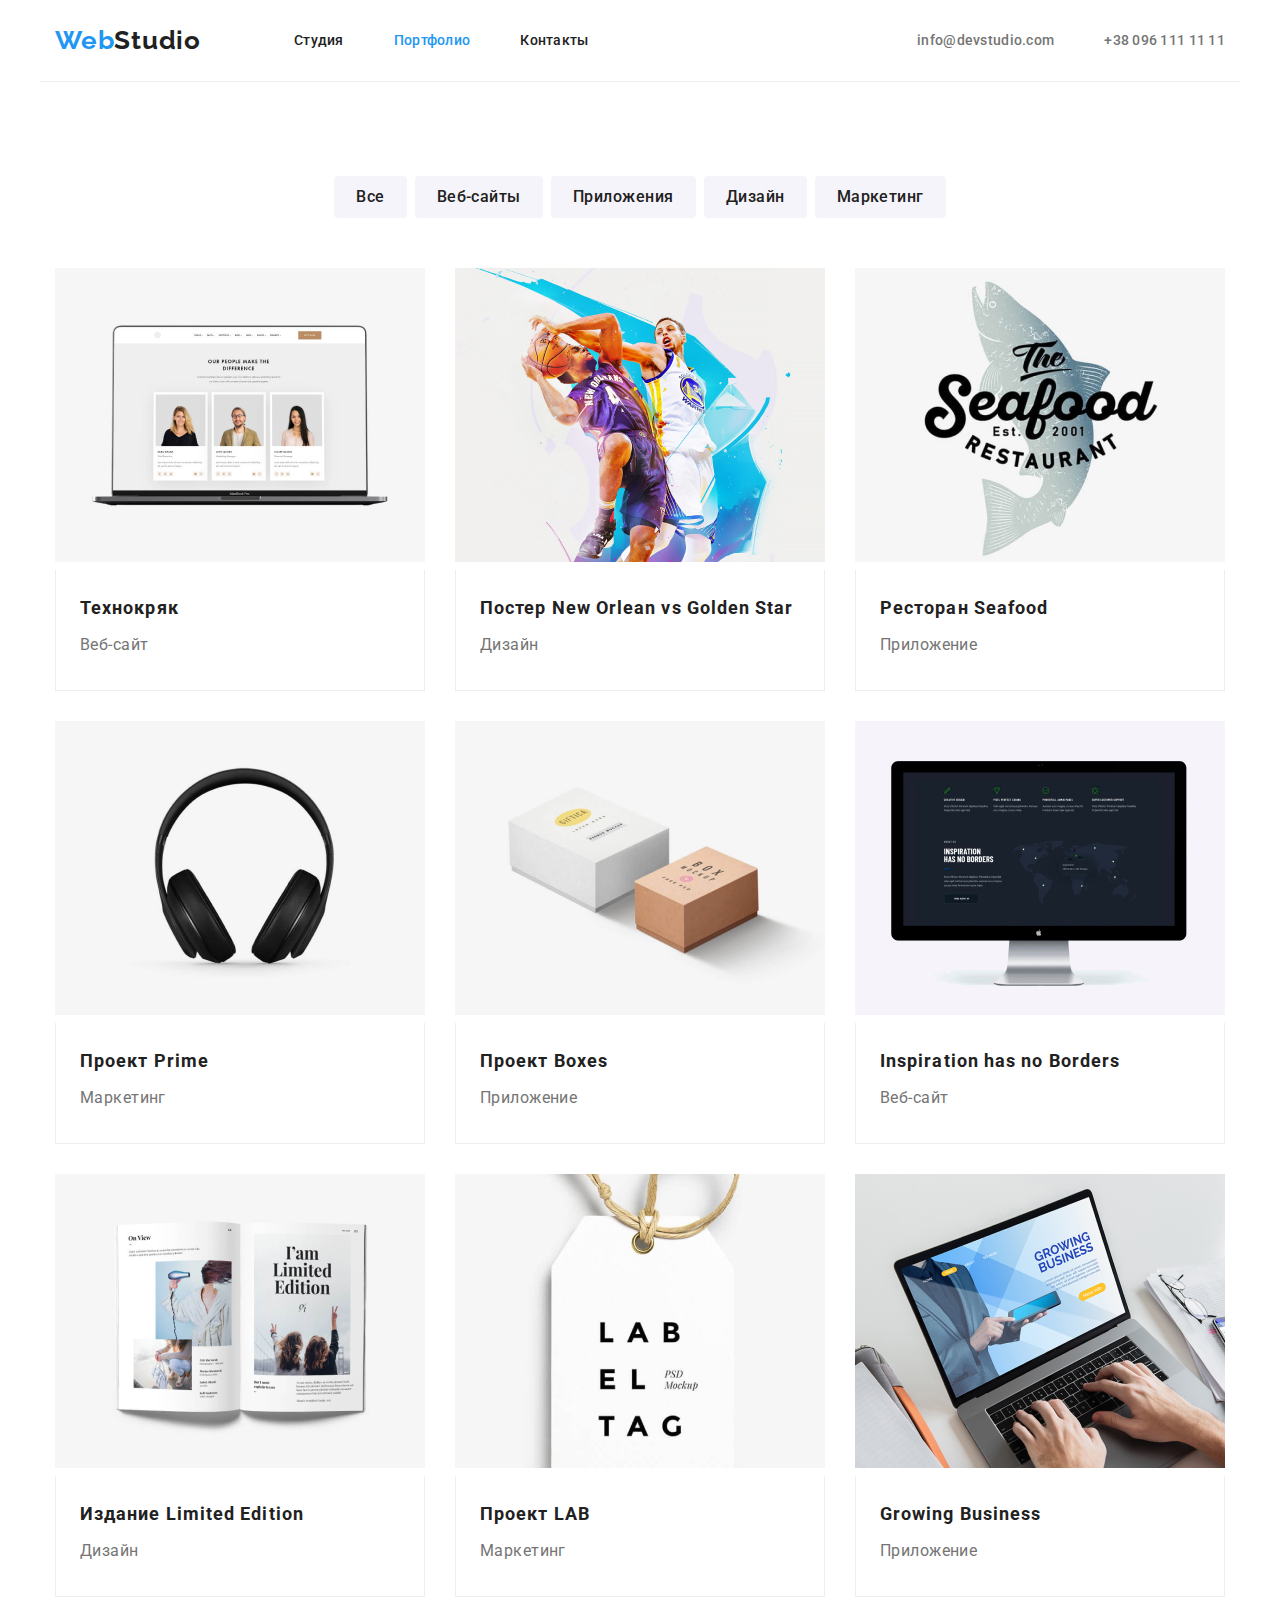
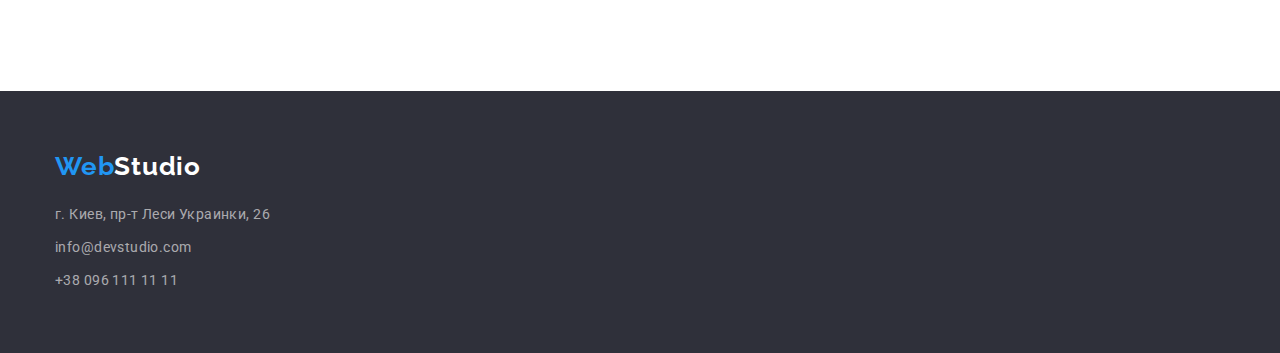
==== portfolio.html @ baf1c43e "Initial commit" ====
<!DOCTYPE html>
<html lang="ru">
  <head>
    <meta charset="UTF-8" />
    <meta name="description" content="Разработка сайтов под ключ" />
    <title>WebStudio</title>
    <link rel="preconnect" href="https://fonts.googleapis.com" />
    <link rel="preconnect" href="https://fonts.gstatic.com" crossorigin />
    <link
      href="https://fonts.googleapis.com/css2?family=Raleway:wght@700&family=Roboto:wght@400;500;700;900&display=swap"
      rel="stylesheet"
    />
    <link rel="stylesheet" href="./css/normalaze.css" />
    <link rel="stylesheet" href="./css/styles.css" />
  </head>
  <body>
    <!-- Header section-->
    <header class="header">
      <div class="container header-container">
        <a class="logo link" href="" lang="en"
          >Web<span class="logo-accent">Studio</span></a
        >
        <nav class="header-nav">
          <ul class="list header-list">
            <li class="header-item">
              <a class="header-link link " href="./index.html"
                >Студия</a
              >
            </li>
            <li class="header-item">
              <a class="header-link link akcent-nav" href="./portfolio.html">Портфолио</a>
            </li>
            <li class="header-item">
              <a class="header-link link" href="">Контакты</a>
            </li>
          </ul>
        </nav>
        <ul class="list header-cont-list">
          <li class="header-cont-item">
            <a class="header-link-cont link" href="mailto:info@devstudio.com"
              >info@devstudio.com</a
            >
          </li>
          <li class="header-cont-item">
            <a class="header-link-cont link" href="tel:+380961111111"
              >+38 096 111 11 11</a
            >
          </li>
        </ul>
      </div>
    </header>
    <!-- Main section -->
    <main class="main">
      <!-- filter section -->
       <section class="filter">
        <div class="container">
        <h1 class="portfolio-title-hidden">список фильра</h1>
        <div class="filter-button-div">
        <ul class="filter-list list">
          <li class="filter-item">
            <button class="filter-button" type="button">Все</button>
          </li>
          <li class="filter-item">
            <button class="filter-button" type="button">Веб-сайты</button>
          </li>
          <li class="filter-item">
            <button class="filter-button" type="button">Приложения</button>
          </li>
          <li class="filter-item">
            <button class="filter-button" type="button">Дизайн</button>
          </li>
          <li class="filter-item">
            <button class="filter-button" type="button">Маркетинг</button>
          </li>
        </ul>
      </div>
        <ul class="portfolio-list list">
          <li class="portfolio-item">
            <a class="link" href="">
            <img
              class="portfolio-img"
              src="./imeges/portfolio/img-1.jpg"
              alt="экран ноутбука"
              width="370"
              height="294"
            />
            <div class="portfolio-border">
            <h2 class="portfolio-title">Технокряк</h2>
            <p class="portfolio-desc">Веб-сайт</p>
            </div>
        </a>
          </li>
          <li class="portfolio-item">
            <a class="link" href="">
            <img
              class="portfolio-img"
              src="./imeges/portfolio/img-2.jpg"
              alt="два баскетболиста боряться за мяч"
              width="370"
              height="294"
            />
            <div class="portfolio-border">
            <h2 class="portfolio-title">Постер New Orlean vs Golden Star</h2>
            <p class="portfolio-desc">Дизайн</p>
          </div>
            </a>
          </li>
          <li class="portfolio-item">
            <a class="link" href="">
            <img
              class="portfolio-img"
              src="./imeges/portfolio/img-3.jpg"
              alt="логотип рестарана"
              width="370"
              height="294"
            />
            <div class="portfolio-border">
            <h2 class="portfolio-title">Ресторан Seafood</h2>
            <p class="portfolio-desc">Приложение</p>
          </div>
            </a>
          </li>
          <li class="portfolio-item">
            <a class="link" href="">
            <img
              class="portfolio-img"
              src="./imeges/portfolio/img-4.jpg"
              alt="наушники"
              width="370"
              height="294"
            />
            <div class="portfolio-border">
            <h2 class="portfolio-title">Проект Prime</h2>
            <p class="portfolio-desc">Маркетинг</p>
          </div>
            </a>
          </li>
          <li class="portfolio-item">
            <a class="link" href="">
            <img
              class="portfolio-img"
              src="./imeges/portfolio/img-5.jpg"
              alt="две коробки"
              width="370"
              height="294"
            /><div class="portfolio-border">
            <h2 class="portfolio-title">Проект Boxes</h2>
            <p class="portfolio-desc">Приложение</p>
          </div>
            </a>
          </li>
          <li class="portfolio-item">
            <a class="link" href="">
            <img
              class="portfolio-img"
              src="./imeges/portfolio/img-6.jpg"
              alt="монитор"
              width="370"
              height="294"
            />
            <div class="portfolio-border">
            <h2 class="portfolio-title">Inspiration has no Borders</h2>
            <p class="portfolio-desc">Веб-сайт</p>
          </div>
            </a>
          </li>
          <li class="portfolio-item">
            <a class="link" href="">
            <img
              class="portfolio-img"
              src="./imeges/portfolio/img-7.jpg"
              alt="журнал"
              width="370"
              height="294"
            />
            <div class="portfolio-border">
            <h2 class="portfolio-title">Издание Limited Edition</h2>
            <p class="portfolio-desc">Дизайн</p>
          </div>
            </a>
          </li>
          <li class="portfolio-item">
            <a class="link" href="">
            <img
              class="portfolio-img"
              src="./imeges/portfolio/img-8.jpg"
              alt="бирка"
              width="370"
              height="294"
            />
            <div class="portfolio-border">
            <h2 class="portfolio-title">Проект LAB</h2>
            <p class="portfolio-desc">Маркетинг</p>
          </div>
            </a>
          </li>
          <li class="portfolio-item">
            <a class="link" href="">
            <img
              class="portfolio-img"
              src="./imeges/portfolio/img-9.jpg"
              alt="ноутбук"
              width="370"
              height="294"
            />
            <div class="portfolio-border">
            <h2 class="portfolio-title">Growing Business</h2>
            <p class="portfolio-desc">Приложение</p>
          </div>
            </a>
          </li>
        </ul>
      </div>
      </section>
    </main>
  <!-- Footer section -->
  <footer class="footer">
    <div class="container">
      <div class="logo-footer">
        <a class="logo link" href="./index.html"
          >Web<span class="logo-accent-footer">Studio</span></a
        >
      </div>
      <address class="footer-address">
        <ul class="footer-list list">
          <li class="footer-item">
            <a
              class="footer-link link"
              href="https://goo.gl/maps/461k6AUFMQKHegbq6"
              target="_blank"
              rel="noopener noreferrer"
              >г. Киев, пр-т Леси Украинки, 26</a
            >
          </li>
          <li class="footer-item">
            <a class="footer-link link" href="mailto:info@devstudio.com"
              >info@devstudio.com</a
            >
          </li>
          <li class="footer-item">
            <a class="footer-link link" href="tel:+380961111111"
              >+38 096 111 11 11</a
            >
          </li>
        </ul>
      </address>
    </div>
  </footer>
</body>
</html>
---- css/normalaze.css ----
/*! modern-normalize v1.1.0 | MIT License | https://github.com/sindresorhus/modern-normalize */

/*
Document
========
*/

/**
Use a better box model (opinionated).
*/

*,
::before,
::after {
	box-sizing: border-box;
}

/**
1. Correct the line height in all browsers.
2. Prevent adjustments of font size after orientation changes in iOS.
3. Use a more readable tab size (opinionated).
*/

html {
	line-height: 1.15; /* 1 */
	-webkit-text-size-adjust: 100%; /* 2 */
	-moz-tab-size: 4; /* 3 */
	tab-size: 4; /* 3 */
}

/*
Sections
========
*/

/**
1. Remove the margin in all browsers.
2. Improve consistency of default fonts in all browsers. (https://github.com/sindresorhus/modern-normalize/issues/3)
*/

body {
	margin: 0; /* 1 */
	font-family:
		system-ui,
		-apple-system, /* Firefox supports this but not yet `system-ui` */
		'Segoe UI',
		Roboto,
		Helvetica,
		Arial,
		sans-serif,
		'Apple Color Emoji',
		'Segoe UI Emoji'; /* 2 */
}

/*
Grouping content
================
*/

/**
1. Add the correct height in Firefox.
2. Correct the inheritance of border color in Firefox. (https://bugzilla.mozilla.org/show_bug.cgi?id=190655)
*/

hr {
	height: 0; /* 1 */
	color: inherit; /* 2 */
}

/*
Text-level semantics
====================
*/

/**
Add the correct text decoration in Chrome, Edge, and Safari.
*/

abbr[title] {
	text-decoration: underline dotted;
}

/**
Add the correct font weight in Edge and Safari.
*/

b,
strong {
	font-weight: bolder;
}

/**
1. Improve consistency of default fonts in all browsers. (https://github.com/sindresorhus/modern-normalize/issues/3)
2. Correct the odd 'em' font sizing in all browsers.
*/

code,
kbd,
samp,
pre {
	font-family:
		ui-monospace,
		SFMono-Regular,
		Consolas,
		'Liberation Mono',
		Menlo,
		monospace; /* 1 */
	font-size: 1em; /* 2 */
}

/**
Add the correct font size in all browsers.
*/

small {
	font-size: 80%;
}

/**
Prevent 'sub' and 'sup' elements from affecting the line height in all browsers.
*/

sub,
sup {
	font-size: 75%;
	line-height: 0;
	position: relative;
	vertical-align: baseline;
}

sub {
	bottom: -0.25em;
}

sup {
	top: -0.5em;
}

/*
Tabular data
============
*/

/**
1. Remove text indentation from table contents in Chrome and Safari. (https://bugs.chromium.org/p/chromium/issues/detail?id=999088, https://bugs.webkit.org/show_bug.cgi?id=201297)
2. Correct table border color inheritance in Chrome and Safari. (https://bugs.chromium.org/p/chromium/issues/detail?id=935729, https://bugs.webkit.org/show_bug.cgi?id=195016)
*/

table {
	text-indent: 0; /* 1 */
	border-color: inherit; /* 2 */
}

/*
Forms
=====
*/

/**
1. Change the font styles in all browsers.
2. Remove the margin in Firefox and Safari.
*/

button,
input,
optgroup,
select,
textarea {
	font-family: inherit; /* 1 */
	font-size: 100%; /* 1 */
	line-height: 1.15; /* 1 */
	margin: 0; /* 2 */
}

/**
Remove the inheritance of text transform in Edge and Firefox.
*/

button,
select {
	text-transform: none;
}

/**
Correct the inability to style clickable types in iOS and Safari.
*/

button,
[type='button'],
[type='reset'],
[type='submit'] {
	-webkit-appearance: button;
}

/**
Remove the inner border and padding in Firefox.
*/

::-moz-focus-inner {
	border-style: none;
	padding: 0;
}

/**
Restore the focus styles unset by the previous rule.
*/

:-moz-focusring {
	outline: 1px dotted ButtonText;
}

/**
Remove the additional ':invalid' styles in Firefox.
See: https://github.com/mozilla/gecko-dev/blob/2f9eacd9d3d995c937b4251a5557d95d494c9be1/layout/style/res/forms.css#L728-L737
*/

:-moz-ui-invalid {
	box-shadow: none;
}

/**
Remove the padding so developers are not caught out when they zero out 'fieldset' elements in all browsers.
*/

legend {
	padding: 0;
}

/**
Add the correct vertical alignment in Chrome and Firefox.
*/

progress {
	vertical-align: baseline;
}

/**
Correct the cursor style of increment and decrement buttons in Safari.
*/

::-webkit-inner-spin-button,
::-webkit-outer-spin-button {
	height: auto;
}

/**
1. Correct the odd appearance in Chrome and Safari.
2. Correct the outline style in Safari.
*/

[type='search'] {
	-webkit-appearance: textfield; /* 1 */
	outline-offset: -2px; /* 2 */
}

/**
Remove the inner padding in Chrome and Safari on macOS.
*/

::-webkit-search-decoration {
	-webkit-appearance: none;
}

/**
1. Correct the inability to style clickable types in iOS and Safari.
2. Change font properties to 'inherit' in Safari.
*/

::-webkit-file-upload-button {
	-webkit-appearance: button; /* 1 */
	font: inherit; /* 2 */
}

/*
Interactive
===========
*/

/*
Add the correct display in Chrome and Safari.
*/

summary {
	display: list-item;
}
---- css/styles.css ----
/* variables */
:root {
  --color-black: #212121;
  --color-grey: #757575;
  --color-white: #ffffff;
  --color-blue: #2196f3;
  --color-background-footer: #2f303a;
  --color-background-team: #f5f4fa;
}
/* global */
body {
  font-family: "Roboto", sans-serif;
  font-style: normal;
  font-size: 14px;
  line-height: 1.714;
  letter-spacing: 0.03em;
  color: var(--color-grey);
}
/* reset styles */
h1,
h2,
h3,
h4,
h5,
h6,
p {
  margin: 0;
}
.list {
  list-style: none;
  padding: 0px;
  margin: 0px;
}
.link {
  text-decoration: none;
  color: currentColor;
}
/* base styles */
.container {
  width: 1200px;
  padding-left: 15px;
  padding-right: 15px;
  margin-left: auto;
  margin-right: auto;
  /*потом удалить*/
  outline: 0px solid red;
  outline-offset: -2px;
}
/* element styles */
/* header */
.header-container {
  display: flex;
  align-content: center;
  border-bottom: 1px solid   #EEEEEE;
}
.header {
  letter-spacing: 0.02em;
  line-height: 1.142;
  font-weight: 500;
  font-style: normal;
}
.logo {
  padding-top: 25px;
  padding-bottom: 25px;
  margin-right: 93px;
  font-family: "Raleway";
  font-style: normal;
  font-weight: 700;
  font-size: 26px;
  line-height: 1.19;
  letter-spacing: 0.03em;
  color: var(--color-blue);
}
.logo-accent {
  color: var(--color-black);
}
.header-nav {
  margin-right: auto;
}
.header-list {
  display: flex;
  gap: 50px;
  color: var(--color-black);
}
.header-item {
  padding-top: 32px;
  padding-bottom: 32px;
}
.header-cont-list {
  display: flex;
  gap: 50px;
}
.header-cont-item {
  padding-top: 32px;
  padding-bottom: 32px;
}
.akcent-nav {
  color: var(--color-blue);
}
.header-link:hover,
.header-link:focus,
.header-link-cont:hover,
.header-link-cont:focus {
  color: var(--color-blue);
}

/* header end */
/*hero*/
.hero {
  background-color: var(--color-background-footer);
}
.hero-title {
  margin-inline-start: auto;
  margin-inline-end: auto;
  padding-top: 200px;
  padding-block-end: 40px;
  width: 696px;
  font-weight: 900;
  font-size: 44px;
  line-height: 1.36;
  text-align: center;
  color: var(--color-white);
  text-transform: uppercase;
  letter-spacing: 0.06em;
}
.hero-button-div {
  padding-bottom: 200px;
}
.hero-button {
  padding-left: 32px;
  padding-right: 32px;
  padding-top: 10px;
  padding-bottom: 10px;
  margin: 0 auto;
  display: block;
  font-family: "Roboto", sans-serif;
  border: none;
  background: var(--color-blue);
  box-shadow: 0px 4px 4px rgba(0, 0, 0, 0.15);
  border-radius: 4px;
  font-style: normal;
  font-weight: 700;
  font-size: 16px;
  line-height: 1.875;
  letter-spacing: 0.06em;
  color: var(--color-white);
  cursor: pointer;
}
/*hero end*/
/*benefits*/
.benefits-list {
  display: flex;
  gap: 30px;
}
.benefits-title {
  padding-block-start: 94px;
  font-weight: 700;
  font-size: 14px;
  line-height: 1.15;
  letter-spacing: 0.03em;
  text-transform: uppercase;
  color: var(--color-black);
}
.benefits-desc {
  padding-block-start: 10px;
}
/*benefits end*/
/*aboot section */
.aboot-list {
  display: flex;
  gap: 30px;
  padding-block-start: 50px;
  padding-block-end: 94px;
}
/*team*/
.section-title {
  padding-block-start: 94px;
  text-align: center;
  font-weight: 700;
  font-size: 36px;
  line-height: 1.16;
  letter-spacing: 0.03em;
  color: var(--color-black);
}

.team {
  background-color: var(--color-background-team);
}
.team-list {
  display: flex;
  gap: 30px;
  padding-block-start: 20px;
  padding-block-end: 94px;
}
.team-item {
  
  box-shadow: 0px 1px 3px rgba(0, 0, 0, 0.12), 0px 1px 1px rgba(0, 0, 0, 0.14),
    0px 2px 1px rgba(0, 0, 0, 0.2);
  border-radius: 0px 0px 4px 4px;
  background-color: var(--color-white);
}
.team-name {
  text-align: center;
  padding-block-start: 30px;
  padding-block-end: 10px;
  font-weight: 500;
  font-size: 16px;
  line-height: 1.18;
  color: var(--color-black);
}
.team-desc {
  margin-block-end: 30px;
  text-align: center;
  font-size: 16px;
  line-height: 1.18;
}
/*team ehd*/
/*footer*/
.footer {
  background-color: var(--color-background-footer);
}

.logo-accent-footer {
  color: var(--color-white);
}
.footer-link {
  text-decoration: none;
  font-style: normal;
  font-weight: 400;
  font-size: 14px;
  line-height: 1.714;
  letter-spacing: 0.03em;
  color: rgba(255, 255, 255, 0.6);
}
.logo-footer {
  padding-block-start: 60px;
  padding-block-end: 20px;
}
.footer-item {
  padding-block-start: 9px;
}
.footer-item:first-child {
  padding-block-start: 0;
}
.footer-item:last-child {
  padding-block-end: 60px;
}

.footer-link:hover,
.footer-link:focus {
  color: var(--color-white);
}
/* page portfolio */
/* filter */
.filter-button-div {
  padding-top: 94px;
  padding-bottom: 50px;
}
.filter-list {
  display: flex;
  gap: 8px;
  justify-content: center;
}
.filter-button {
  padding-block-start: 8px;
  padding-block-end: 8px;
  padding-inline-start: 22px;
  padding-inline-end: 22px;
  font-family: "Roboto", sans-serif;
  border: none;
  background: var(--color-background-team);
  border-radius: 4px;
  font-style: normal;
  font-weight: 500;
  font-size: 16px;
  line-height: 1.625;
  color: var(--color-black);
  cursor: pointer;
  letter-spacing: 0.03em;
}
.filter-button:hover,
.filter-button:focus {
  background: var(--color-blue);
  color: var(--color-white);
  box-shadow: 0px 3px 1px rgba(0, 0, 0, 0.1), 0px 1px 2px rgba(0, 0, 0, 0.08),
    0px 2px 2px rgba(0, 0, 0, 0.12);
  letter-spacing: 0.03em;
}
.portfolio-title-hidden {
  display: none;
}
.portfolio-list {
  display: flex;
  gap: 30px;
  flex-wrap: wrap;
  padding-block-end: 94px;
}
.portfolio-border {
  border-right: 1px solid #eeeeee;
  border-left: 1px solid #eeeeee;
  border-bottom: 1px solid #eeeeee;
}
.portfolio-title {
  padding-block-start: 20px;
  padding-inline-start: 24px;
  font-weight: 700;
  font-size: 18px;
  line-height: 2;
  letter-spacing: 0.06em;
  color: var(--color-black);
}
.portfolio-desc {
  padding-block-start: 4px;
  padding-block-end: 30px;
  padding-inline-start: 24px;
  font-size: 16px;
  line-height: 1.875;
}
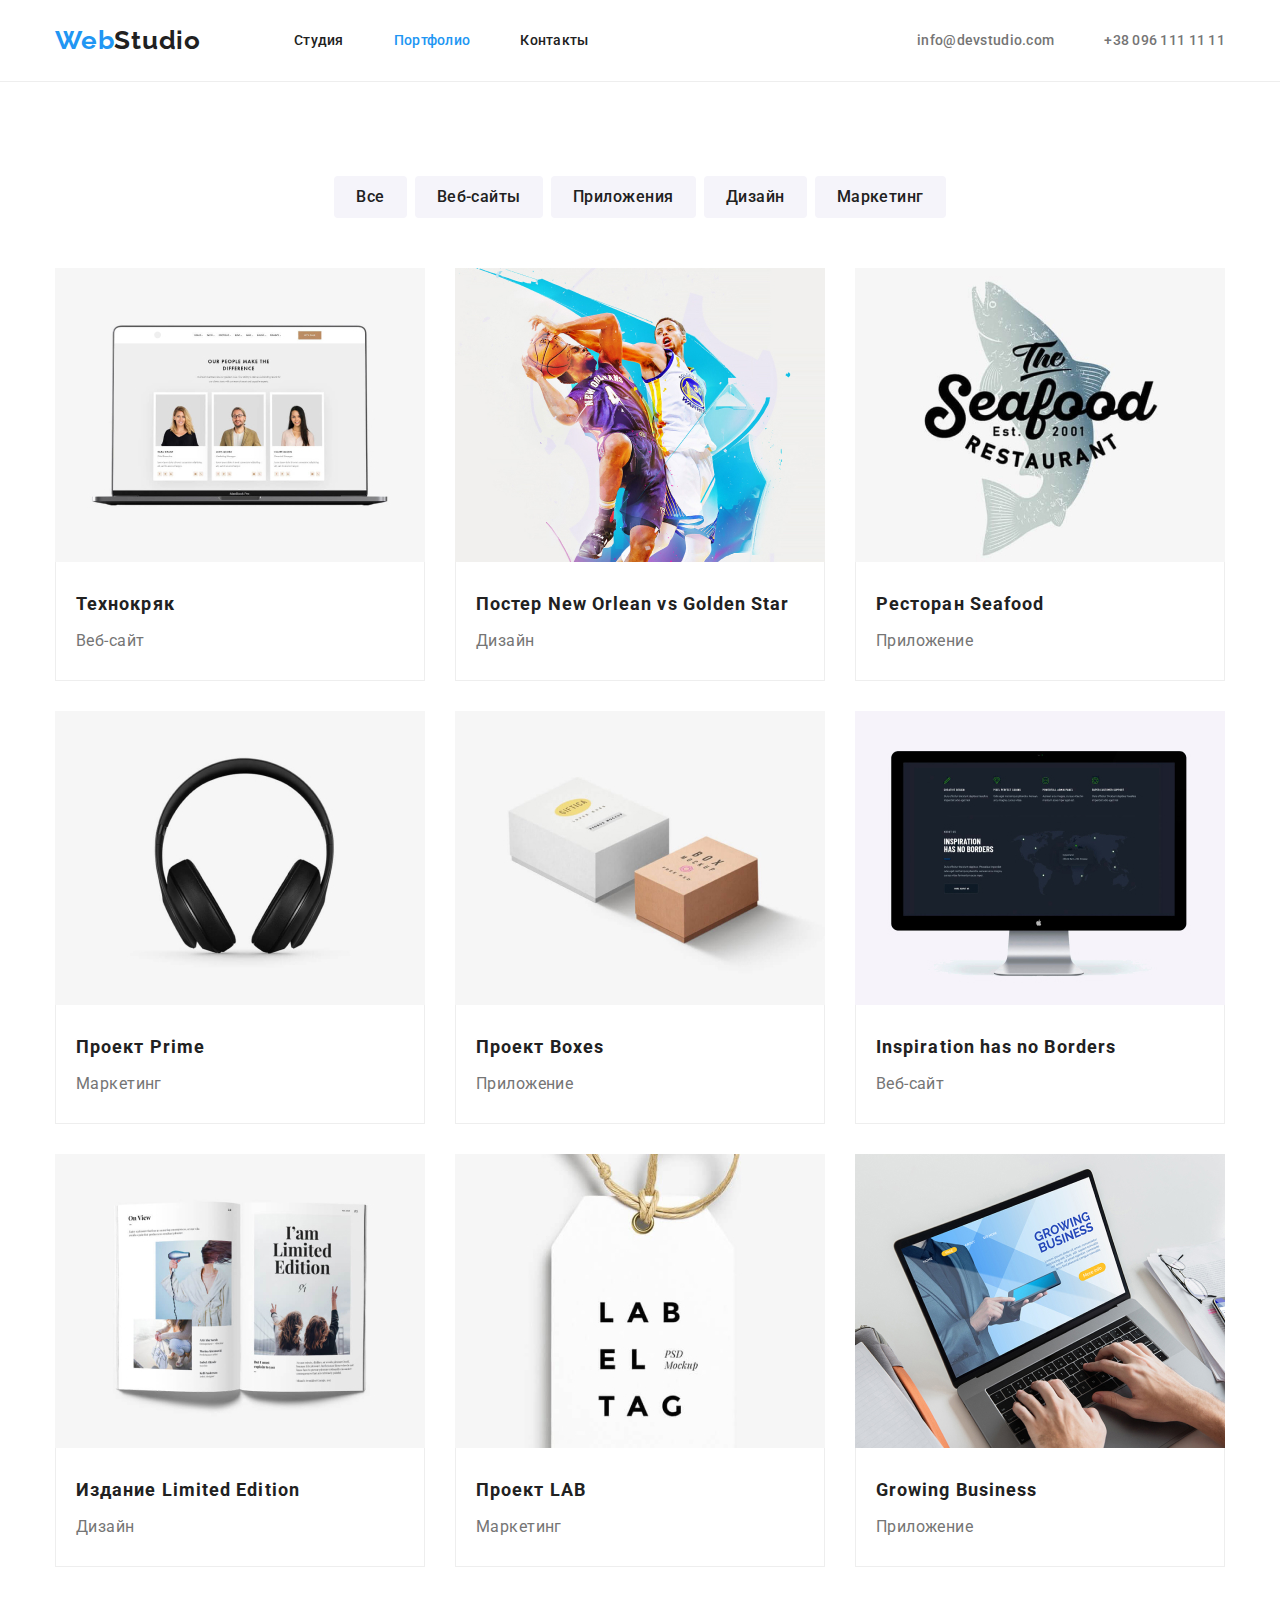
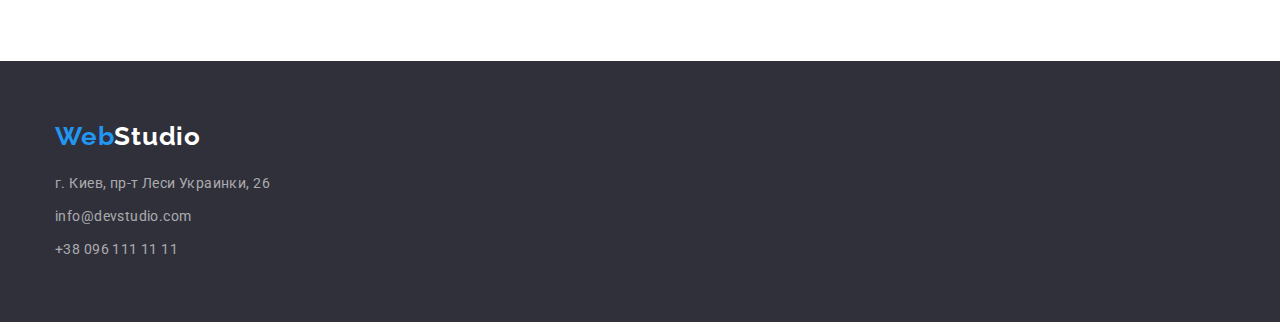
==== commit 432df9ff: "12" ====
--- a/portfolio.html
+++ b/portfolio.html
@@ -17,13 +17,13 @@
     <!-- Header section-->
     <header class="header">
       <div class="container header-container">
-        <a class="logo link" href="" lang="en"
+        <a class="logo header-logo link" href="" lang="en"
           >Web<span class="logo-accent">Studio</span></a
         >
         <nav class="header-nav">
           <ul class="list header-list">
             <li class="header-item">
-              <a class="header-link link " href="./index.html"
+              <a class="header-link link" href="./index.html"
                 >Студия</a
               >
             </li>
@@ -52,10 +52,9 @@
     <!-- Main section -->
     <main class="main">
       <!-- filter section -->
-       <section class="filter">
+       <section class="filter section">
         <div class="container">
         <h1 class="portfolio-title-hidden">список фильра</h1>
-        <div class="filter-button-div">
         <ul class="filter-list list">
           <li class="filter-item">
             <button class="filter-button" type="button">Все</button>
@@ -73,7 +72,7 @@
             <button class="filter-button" type="button">Маркетинг</button>
           </li>
         </ul>
-      </div>
+      
         <ul class="portfolio-list list">
           <li class="portfolio-item">
             <a class="link" href="">
@@ -216,11 +215,9 @@
   <!-- Footer section -->
   <footer class="footer">
     <div class="container">
-      <div class="logo-footer">
-        <a class="logo link" href="./index.html"
-          >Web<span class="logo-accent-footer">Studio</span></a
-        >
-      </div>
+      <a class="logo link" href="./index.html"
+        >Web<span class="logo-accent-footer">Studio</span></a
+      >
       <address class="footer-address">
         <ul class="footer-list list">
           <li class="footer-item">
--- a/css/styles.css
+++ b/css/styles.css
@@ -7,16 +7,11 @@
   --color-background-footer: #2f303a;
   --color-background-team: #f5f4fa;
 }
-/* global */
-body {
-  font-family: "Roboto", sans-serif;
-  font-style: normal;
-  font-size: 14px;
-  line-height: 1.714;
-  letter-spacing: 0.03em;
-  color: var(--color-grey);
-}
 /* reset styles */
+img {
+  display: block;
+  max-width: 100%;
+}
 h1,
 h2,
 h3,
@@ -36,33 +31,49 @@
   color: currentColor;
 }
 /* base styles */
+.card-cet {
+  display: flex;
+  gap: 30px;
+  flex-wrap: wrap;
+}
+.section {
+  padding-top: 94px;
+  padding-bottom: 94px;
+}
+body {
+  font-family: "Roboto", sans-serif;
+  font-style: normal;
+  font-size: 14px;
+  line-height: 1.714;
+  letter-spacing: 0.03em;
+  color: var(--color-grey);
+}
 .container {
   width: 1200px;
   padding-left: 15px;
   padding-right: 15px;
   margin-left: auto;
   margin-right: auto;
-  /*потом удалить*/
-  outline: 0px solid red;
-  outline-offset: -2px;
 }
 /* element styles */
 /* header */
 .header-container {
   display: flex;
   align-content: center;
-  border-bottom: 1px solid   #EEEEEE;
 }
 .header {
   letter-spacing: 0.02em;
   line-height: 1.142;
   font-weight: 500;
   font-style: normal;
-}
-.logo {
+  border-bottom: 1px solid #eeeeee;
+}
+.header-logo {
   padding-top: 25px;
   padding-bottom: 25px;
   margin-right: 93px;
+}
+.logo {
   font-family: "Raleway";
   font-style: normal;
   font-weight: 700;
@@ -107,13 +118,14 @@
 /* header end */
 /*hero*/
 .hero {
+  padding-top: 200px;
+  padding-bottom: 200px;
   background-color: var(--color-background-footer);
 }
 .hero-title {
-  margin-inline-start: auto;
-  margin-inline-end: auto;
-  padding-top: 200px;
-  padding-block-end: 40px;
+  margin-right: auto;
+  margin-left: auto;
+  margin-bottom: 30px;
   width: 696px;
   font-weight: 900;
   font-size: 44px;
@@ -122,9 +134,6 @@
   color: var(--color-white);
   text-transform: uppercase;
   letter-spacing: 0.06em;
-}
-.hero-button-div {
-  padding-bottom: 200px;
 }
 .hero-button {
   padding-left: 32px;
@@ -148,12 +157,12 @@
 }
 /*hero end*/
 /*benefits*/
-.benefits-list {
-  display: flex;
-  gap: 30px;
-}
+.benefits-item {
+  flex-basis: calc((100% - 90px) / 4);
+}
+
 .benefits-title {
-  padding-block-start: 94px;
+  margin-bottom: 10px;
   font-weight: 700;
   font-size: 14px;
   line-height: 1.15;
@@ -161,20 +170,24 @@
   text-transform: uppercase;
   color: var(--color-black);
 }
-.benefits-desc {
-  padding-block-start: 10px;
-}
 /*benefits end*/
 /*aboot section */
-.aboot-list {
-  display: flex;
-  gap: 30px;
-  padding-block-start: 50px;
-  padding-block-end: 94px;
-}
+
+.aboot {
+  padding-top: 0;
+}
+.section-title {
+  padding-bottom: 50px;
+}
+.aboot-item {
+  flex-basis: calc((100% - 60px) / 3);
+}
+
 /*team*/
+.team {
+  background-color: var(--color-background-team);
+}
 .section-title {
-  padding-block-start: 94px;
   text-align: center;
   font-weight: 700;
   font-size: 36px;
@@ -183,33 +196,26 @@
   color: var(--color-black);
 }
 
-.team {
-  background-color: var(--color-background-team);
-}
-.team-list {
-  display: flex;
-  gap: 30px;
-  padding-block-start: 20px;
-  padding-block-end: 94px;
-}
 .team-item {
-  
+  flex-basis: calc((100% - 90px) / 4);
   box-shadow: 0px 1px 3px rgba(0, 0, 0, 0.12), 0px 1px 1px rgba(0, 0, 0, 0.14),
     0px 2px 1px rgba(0, 0, 0, 0.2);
   border-radius: 0px 0px 4px 4px;
   background-color: var(--color-white);
 }
+.team-wrapper {
+  padding-top: 30px;
+  padding-bottom: 30px;
+}
 .team-name {
+  margin-bottom: 10px;
   text-align: center;
-  padding-block-start: 30px;
-  padding-block-end: 10px;
   font-weight: 500;
   font-size: 16px;
   line-height: 1.18;
   color: var(--color-black);
 }
 .team-desc {
-  margin-block-end: 30px;
   text-align: center;
   font-size: 16px;
   line-height: 1.18;
@@ -217,11 +223,21 @@
 /*team ehd*/
 /*footer*/
 .footer {
+  padding-top: 60px;
+  padding-bottom: 60px;
   background-color: var(--color-background-footer);
 }
 
 .logo-accent-footer {
   color: var(--color-white);
+}
+
+.footer .logo {
+  display: block;
+  margin-bottom: 20px;
+}
+.footer-item {
+  margin-bottom: 9px;
 }
 .footer-link {
   text-decoration: none;
@@ -232,18 +248,8 @@
   letter-spacing: 0.03em;
   color: rgba(255, 255, 255, 0.6);
 }
-.logo-footer {
-  padding-block-start: 60px;
-  padding-block-end: 20px;
-}
-.footer-item {
-  padding-block-start: 9px;
-}
-.footer-item:first-child {
-  padding-block-start: 0;
-}
 .footer-item:last-child {
-  padding-block-end: 60px;
+ margin-bottom: 0px;
 }
 
 .footer-link:hover,
@@ -260,6 +266,7 @@
   display: flex;
   gap: 8px;
   justify-content: center;
+  margin-bottom: 50px;
 }
 .filter-button {
   padding-block-start: 8px;
@@ -287,22 +294,30 @@
   letter-spacing: 0.03em;
 }
 .portfolio-title-hidden {
-  display: none;
+  position: absolute;
+  width: 1px;
+  height: 1px;
+  margin: -1px;
+  border: 0;
+  padding: 0;
+  white-space: nowrap;
+  clip-path: inset(100%);
+  clip: rect(0 0 0 0);
+  overflow: hidden;
 }
 .portfolio-list {
   display: flex;
   gap: 30px;
   flex-wrap: wrap;
-  padding-block-end: 94px;
-}
-.portfolio-border {
+}.portfolio-item{flex-basis: calc((100% - 60px) / 3);}
+.portfolio-border { 
+  padding: 24px 20px;
   border-right: 1px solid #eeeeee;
   border-left: 1px solid #eeeeee;
   border-bottom: 1px solid #eeeeee;
 }
 .portfolio-title {
-  padding-block-start: 20px;
-  padding-inline-start: 24px;
+ margin-bottom: 4px;
   font-weight: 700;
   font-size: 18px;
   line-height: 2;
@@ -310,9 +325,6 @@
   color: var(--color-black);
 }
 .portfolio-desc {
-  padding-block-start: 4px;
-  padding-block-end: 30px;
-  padding-inline-start: 24px;
   font-size: 16px;
   line-height: 1.875;
 }
